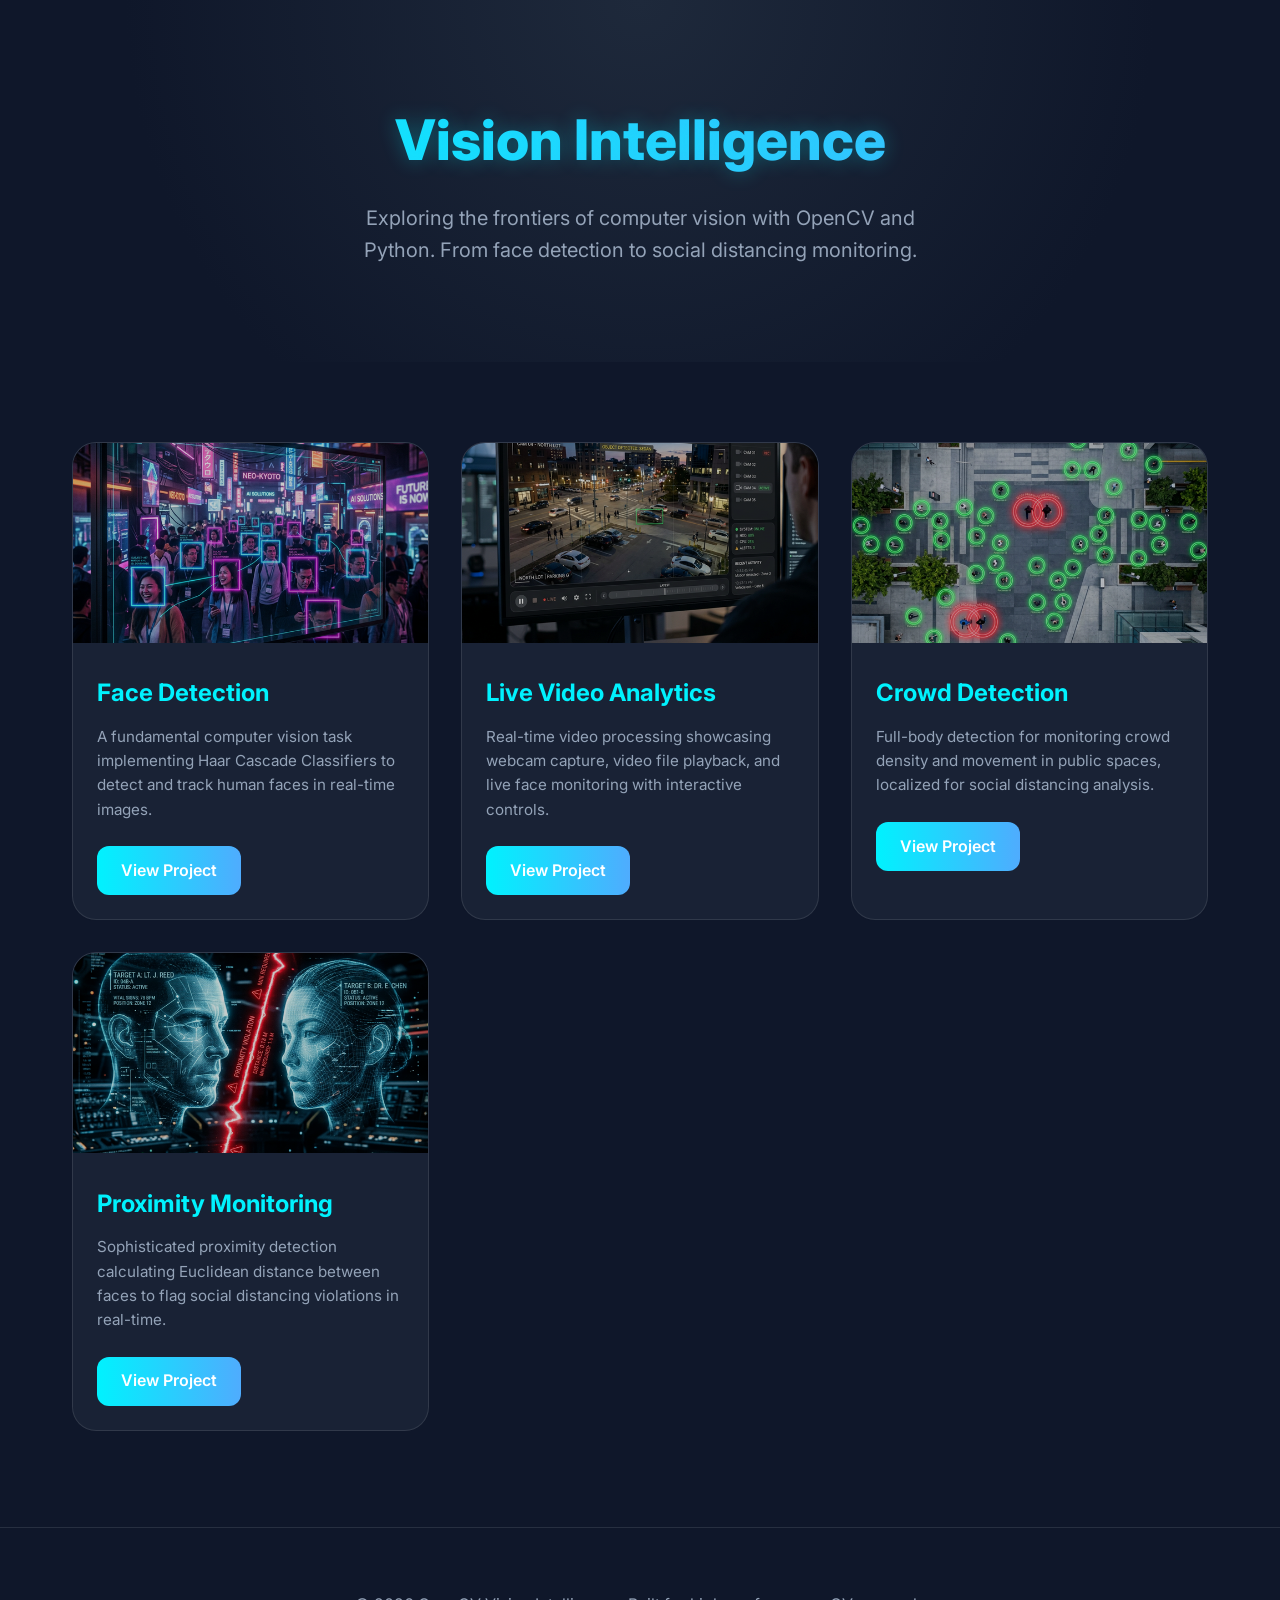
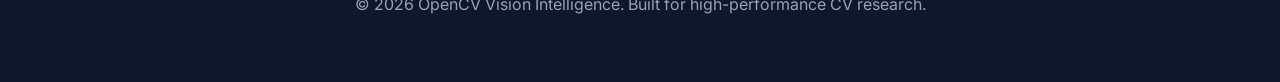
==== docs/index.html @ 98b35cc6 "Add GitHub Pages portfolio site in docs folder" ====
<!DOCTYPE html>
<html lang="en">
<head>
    <meta charset="UTF-8">
    <meta name="viewport" content="width=device-width, initial-scale=1.0">
    <title>OpenCV Projects Showcase</title>
    <meta name="description" content="A collection of computer vision projects using OpenCV and Python.">
    <link rel="stylesheet" href="style.css">
    <link rel="preconnect" href="https://fonts.googleapis.com">
    <link rel="preconnect" href="https://fonts.gstatic.com" crossorigin>
    <link href="https://fonts.googleapis.com/css2?family=Inter:wght@400;600;700;800&display=swap" rel="stylesheet">
</head>
<body>
    <header>
        <div class="container" id="header-container">
            <h1 class="title-glow">Vision Intelligence</h1>
            <p class="subtitle">Exploring the frontiers of computer vision with OpenCV and Python. From face detection to social distancing monitoring.</p>
        </div>
    </header>

    <main class="container">
        <div class="project-grid" id="project-list">
            <!-- Project 1 -->
            <article class="project-card">
                <img src="assets/face_detection.png" alt="Face Detection" class="card-image">
                <div class="card-content">
                    <h2 class="card-title">Face Detection</h2>
                    <p class="card-description">A fundamental computer vision task implementing Haar Cascade Classifiers to detect and track human faces in real-time images.</p>
                    <a href="face detection.html" class="card-link">View Project</a>
                </div>
            </article>

            <!-- Project 2 -->
            <article class="project-card">
                <img src="assets/video_playback.png" alt="Video Playback" class="card-image">
                <div class="card-content">
                    <h2 class="card-title">Live Video Analytics</h2>
                    <p class="card-description">Real-time video processing showcasing webcam capture, video file playback, and live face monitoring with interactive controls.</p>
                    <a href="playing video.html" class="card-link">View Project</a>
                </div>
            </article>

            <!-- Project 3 -->
            <article class="project-card">
                <img src="assets/social_distancing_body.png" alt="Social Distancing Body" class="card-image">
                <div class="card-content">
                    <h2 class="card-title">Crowd Detection</h2>
                    <p class="card-description">Full-body detection for monitoring crowd density and movement in public spaces, localized for social distancing analysis.</p>
                    <a href="social distancing body.html" class="card-link">View Project</a>
                </div>
            </article>

            <!-- Project 4 -->
            <article class="project-card">
                <img src="assets/social_distancing_faces.png" alt="Social Distancing Faces" class="card-image">
                <div class="card-content">
                    <h2 class="card-title">Proximity Monitoring</h2>
                    <p class="card-description">Sophisticated proximity detection calculating Euclidean distance between faces to flag social distancing violations in real-time.</p>
                    <a href="social distancing faces.html" class="card-link">View Project</a>
                </div>
            </article>
        </div>
    </main>

    <footer>
        <p>&copy; 2026 OpenCV Vision Intelligence. Built for high-performance CV research.</p>
    </footer>
</body>
</html>
---- docs/style.css ----
:root {
    --primary-color: #00f2fe;
    --secondary-color: #4facfe;
    --bg-dark: #0f172a;
    --card-bg: rgba(30, 41, 59, 0.7);
    --text-main: #f8fafc;
    --text-muted: #94a3b8;
    --accent-glow: rgba(0, 242, 254, 0.3);
}

* {
    margin: 0;
    padding: 0;
    box-sizing: border-box;
}

body {
    font-family: 'Inter', -apple-system, BlinkMacSystemFont, 'Segoe UI', Roboto, sans-serif;
    background-color: var(--bg-dark);
    color: var(--text-main);
    line-height: 1.6;
    overflow-x: hidden;
}

.container {
    max-width: 1200px;
    margin: 0 auto;
    padding: 2rem;
}

header {
    text-align: center;
    padding: 4rem 0;
    background: radial-gradient(circle at top, #1e293b 0%, var(--bg-dark) 70%);
}

.title-glow {
    font-size: 3.5rem;
    font-weight: 800;
    background: linear-gradient(to right, var(--primary-color), var(--secondary-color));
    -webkit-background-clip: text;
    -webkit-text-fill-color: transparent;
    margin-bottom: 1rem;
    text-shadow: 0 0 20px var(--accent-glow);
}

.subtitle {
    font-size: 1.25rem;
    color: var(--text-muted);
    max-width: 600px;
    margin: 0 auto;
}

.project-grid {
    display: grid;
    grid-template-columns: repeat(auto-fit, minmax(300px, 1fr));
    gap: 2rem;
    margin-top: 3rem;
}

.project-card {
    background: var(--card-bg);
    border-radius: 1.5rem;
    overflow: hidden;
    backdrop-filter: blur(10px);
    border: 1px solid rgba(255, 255, 255, 0.1);
    transition: all 0.4s cubic-bezier(0.175, 0.885, 0.32, 1.275);
    position: relative;
}

.project-card:hover {
    transform: translateY(-10px);
    border-color: var(--primary-color);
    box-shadow: 0 10px 30px -10px var(--accent-glow);
}

.card-image {
    width: 100%;
    height: 200px;
    object-fit: cover;
    filter: brightness(0.8);
    transition: filter 0.3s ease;
}

.project-card:hover .card-image {
    filter: brightness(1);
}

.card-content {
    padding: 1.5rem;
}

.card-title {
    font-size: 1.5rem;
    font-weight: 700;
    margin-bottom: 0.75rem;
    color: var(--primary-color);
}

.card-description {
    color: var(--text-muted);
    font-size: 0.95rem;
    margin-bottom: 1.5rem;
}

.card-link {
    display: inline-block;
    padding: 0.75rem 1.5rem;
    background: linear-gradient(to right, var(--primary-color), var(--secondary-color));
    color: #fff;
    text-decoration: none;
    border-radius: 0.75rem;
    font-weight: 600;
    transition: opacity 0.3s ease;
}

.card-link:hover {
    opacity: 0.9;
}

footer {
    text-align: center;
    padding: 4rem 0;
    color: var(--text-muted);
    border-top: 1px solid rgba(255, 255, 255, 0.1);
    margin-top: 4rem;
}

@media (max-width: 768px) {
    .title-glow {
        font-size: 2.5rem;
    }
}
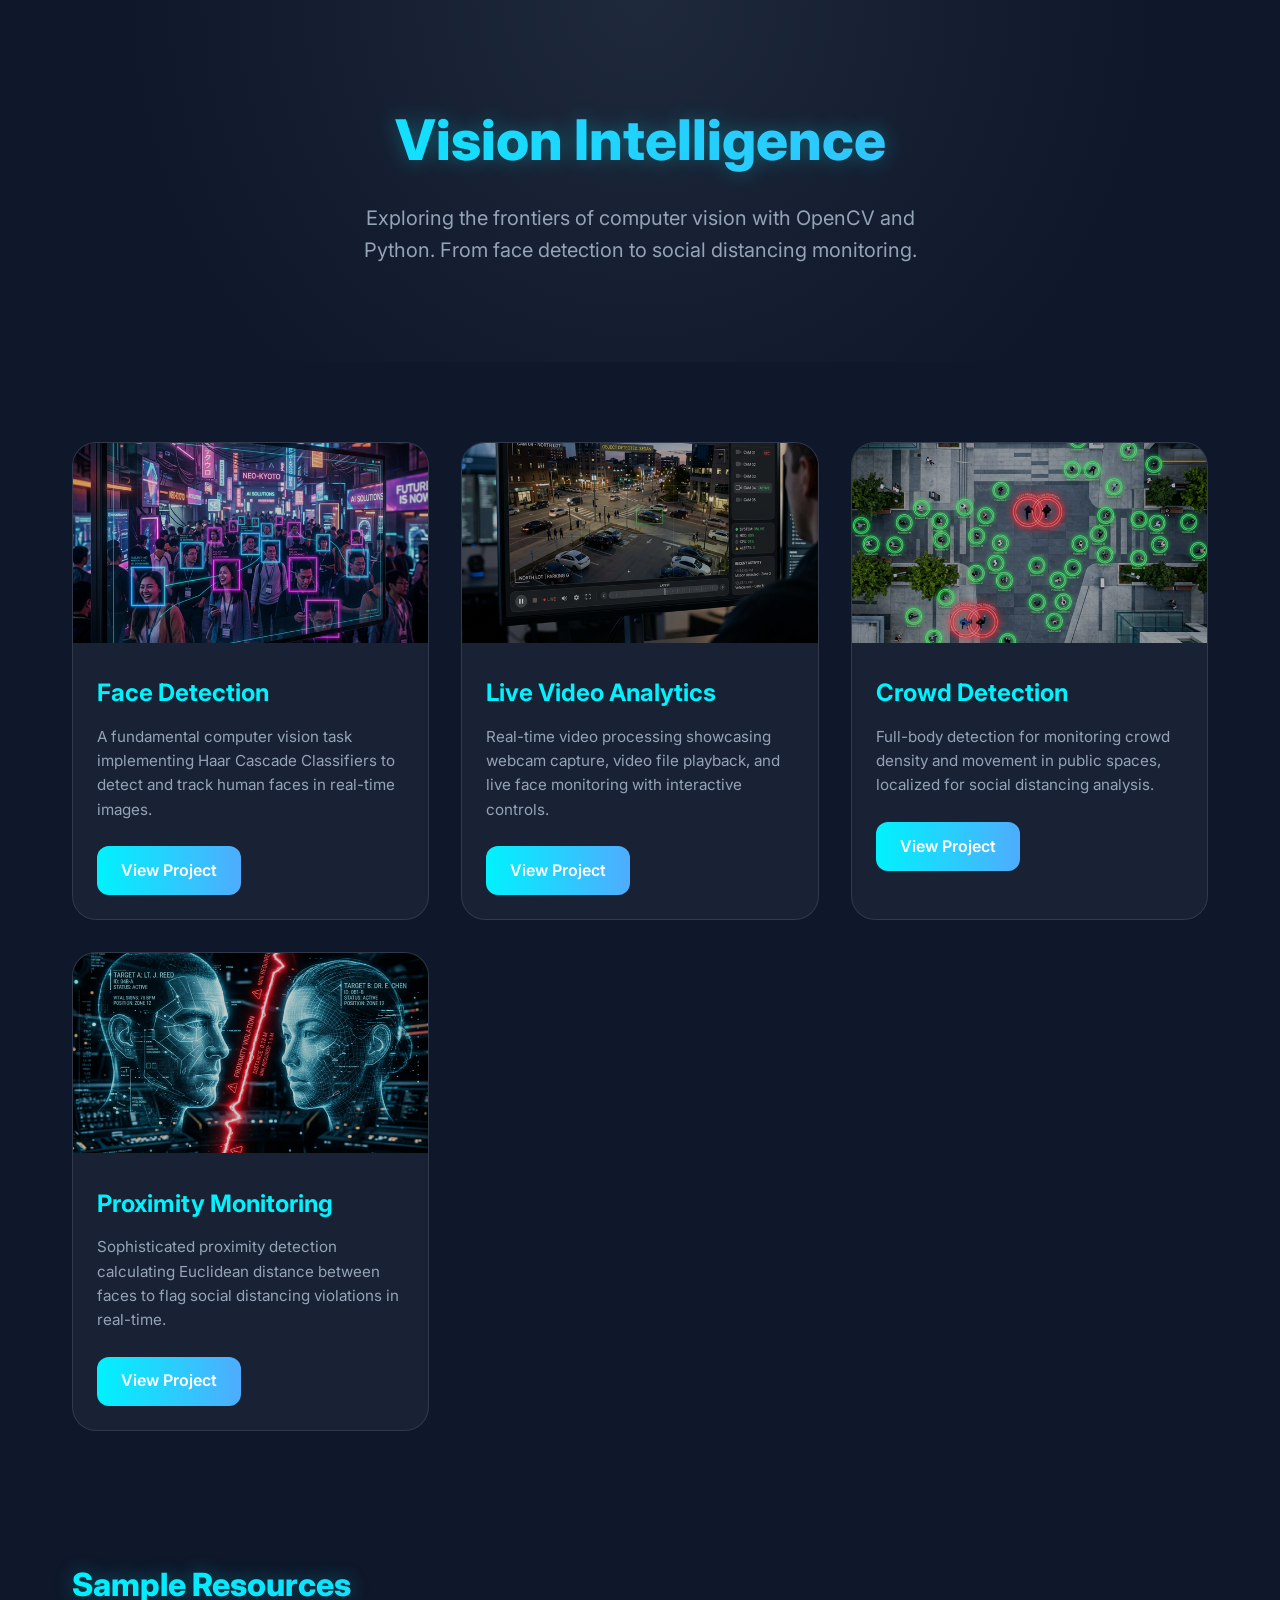
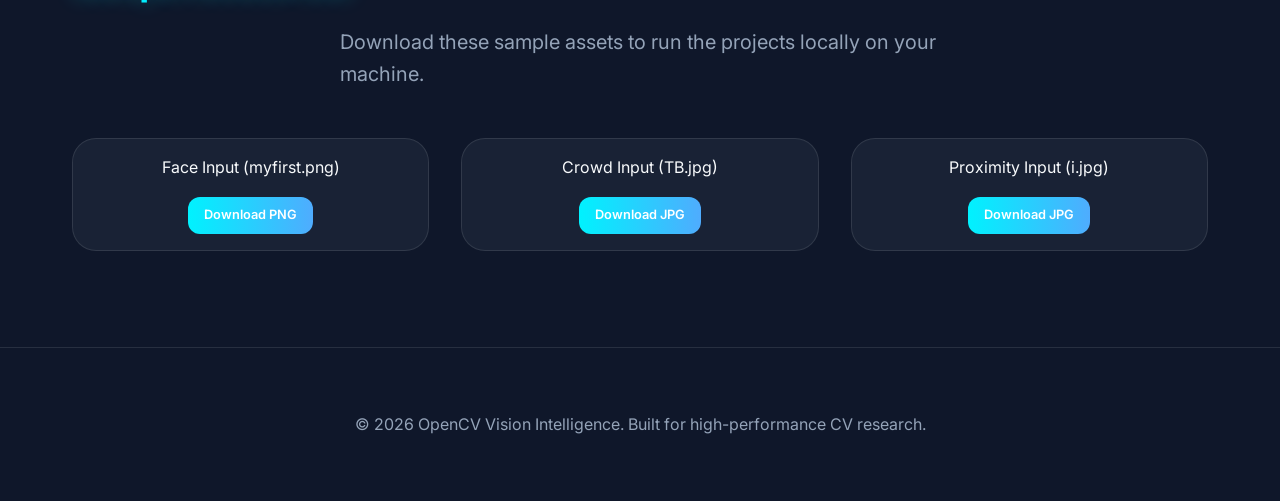
==== commit cd17ac9c: "Add Sample Resources section to landing page" ====
--- a/docs/index.html
+++ b/docs/index.html
@@ -1,5 +1,6 @@
 <!DOCTYPE html>
 <html lang="en">
+
 <head>
     <meta charset="UTF-8">
     <meta name="viewport" content="width=device-width, initial-scale=1.0">
@@ -10,11 +11,13 @@
     <link rel="preconnect" href="https://fonts.gstatic.com" crossorigin>
     <link href="https://fonts.googleapis.com/css2?family=Inter:wght@400;600;700;800&display=swap" rel="stylesheet">
 </head>
+
 <body>
     <header>
         <div class="container" id="header-container">
             <h1 class="title-glow">Vision Intelligence</h1>
-            <p class="subtitle">Exploring the frontiers of computer vision with OpenCV and Python. From face detection to social distancing monitoring.</p>
+            <p class="subtitle">Exploring the frontiers of computer vision with OpenCV and Python. From face detection
+                to social distancing monitoring.</p>
         </div>
     </header>
 
@@ -25,8 +28,9 @@
                 <img src="assets/face_detection.png" alt="Face Detection" class="card-image">
                 <div class="card-content">
                     <h2 class="card-title">Face Detection</h2>
-                    <p class="card-description">A fundamental computer vision task implementing Haar Cascade Classifiers to detect and track human faces in real-time images.</p>
-                    <a href="face detection.html" class="card-link">View Project</a>
+                    <p class="card-description">A fundamental computer vision task implementing Haar Cascade Classifiers
+                        to detect and track human faces in real-time images.</p>
+                    <a href="face-detection.html" class="card-link">View Project</a>
                 </div>
             </article>
 
@@ -35,8 +39,9 @@
                 <img src="assets/video_playback.png" alt="Video Playback" class="card-image">
                 <div class="card-content">
                     <h2 class="card-title">Live Video Analytics</h2>
-                    <p class="card-description">Real-time video processing showcasing webcam capture, video file playback, and live face monitoring with interactive controls.</p>
-                    <a href="playing video.html" class="card-link">View Project</a>
+                    <p class="card-description">Real-time video processing showcasing webcam capture, video file
+                        playback, and live face monitoring with interactive controls.</p>
+                    <a href="video-analytics.html" class="card-link">View Project</a>
                 </div>
             </article>
 
@@ -45,8 +50,9 @@
                 <img src="assets/social_distancing_body.png" alt="Social Distancing Body" class="card-image">
                 <div class="card-content">
                     <h2 class="card-title">Crowd Detection</h2>
-                    <p class="card-description">Full-body detection for monitoring crowd density and movement in public spaces, localized for social distancing analysis.</p>
-                    <a href="social distancing body.html" class="card-link">View Project</a>
+                    <p class="card-description">Full-body detection for monitoring crowd density and movement in public
+                        spaces, localized for social distancing analysis.</p>
+                    <a href="social-distancing-body.html" class="card-link">View Project</a>
                 </div>
             </article>
 
@@ -55,15 +61,40 @@
                 <img src="assets/social_distancing_faces.png" alt="Social Distancing Faces" class="card-image">
                 <div class="card-content">
                     <h2 class="card-title">Proximity Monitoring</h2>
-                    <p class="card-description">Sophisticated proximity detection calculating Euclidean distance between faces to flag social distancing violations in real-time.</p>
-                    <a href="social distancing faces.html" class="card-link">View Project</a>
+                    <p class="card-description">Sophisticated proximity detection calculating Euclidean distance between
+                        faces to flag social distancing violations in real-time.</p>
+                    <a href="social-distancing-faces.html" class="card-link">View Project</a>
                 </div>
             </article>
         </div>
     </main>
 
+    <section class="container" id="resources">
+        <h2 class="title-glow" style="font-size: 2rem; margin-top: 4rem;">Sample Resources</h2>
+        <p class="subtitle" style="margin-bottom: 2rem;">Download these sample assets to run the projects locally on
+            your machine.</p>
+        <div class="project-grid" style="grid-template-columns: repeat(auto-fit, minmax(200px, 1fr));">
+            <div class="project-card" style="padding: 1rem; text-align: center;">
+                <p>Face Input (myfirst.png)</p>
+                <a href="assets/myfirst.png" download class="card-link"
+                    style="margin-top: 1rem; padding: 0.5rem 1rem; font-size: 0.8rem;">Download PNG</a>
+            </div>
+            <div class="project-card" style="padding: 1rem; text-align: center;">
+                <p>Crowd Input (TB.jpg)</p>
+                <a href="assets/TB.jpg" download class="card-link"
+                    style="margin-top: 1rem; padding: 0.5rem 1rem; font-size: 0.8rem;">Download JPG</a>
+            </div>
+            <div class="project-card" style="padding: 1rem; text-align: center;">
+                <p>Proximity Input (i.jpg)</p>
+                <a href="assets/i.jpg" download class="card-link"
+                    style="margin-top: 1rem; padding: 0.5rem 1rem; font-size: 0.8rem;">Download JPG</a>
+            </div>
+        </div>
+    </section>
+
     <footer>
         <p>&copy; 2026 OpenCV Vision Intelligence. Built for high-performance CV research.</p>
     </footer>
 </body>
-</html>
+
+</html>
--- a/docs/style.css
+++ b/docs/style.css
@@ -39,6 +39,7 @@
     font-weight: 800;
     background: linear-gradient(to right, var(--primary-color), var(--secondary-color));
     -webkit-background-clip: text;
+    background-clip: text;
     -webkit-text-fill-color: transparent;
     margin-bottom: 1rem;
     text-shadow: 0 0 20px var(--accent-glow);
@@ -130,4 +131,4 @@
     .title-glow {
         font-size: 2.5rem;
     }
-}
+}
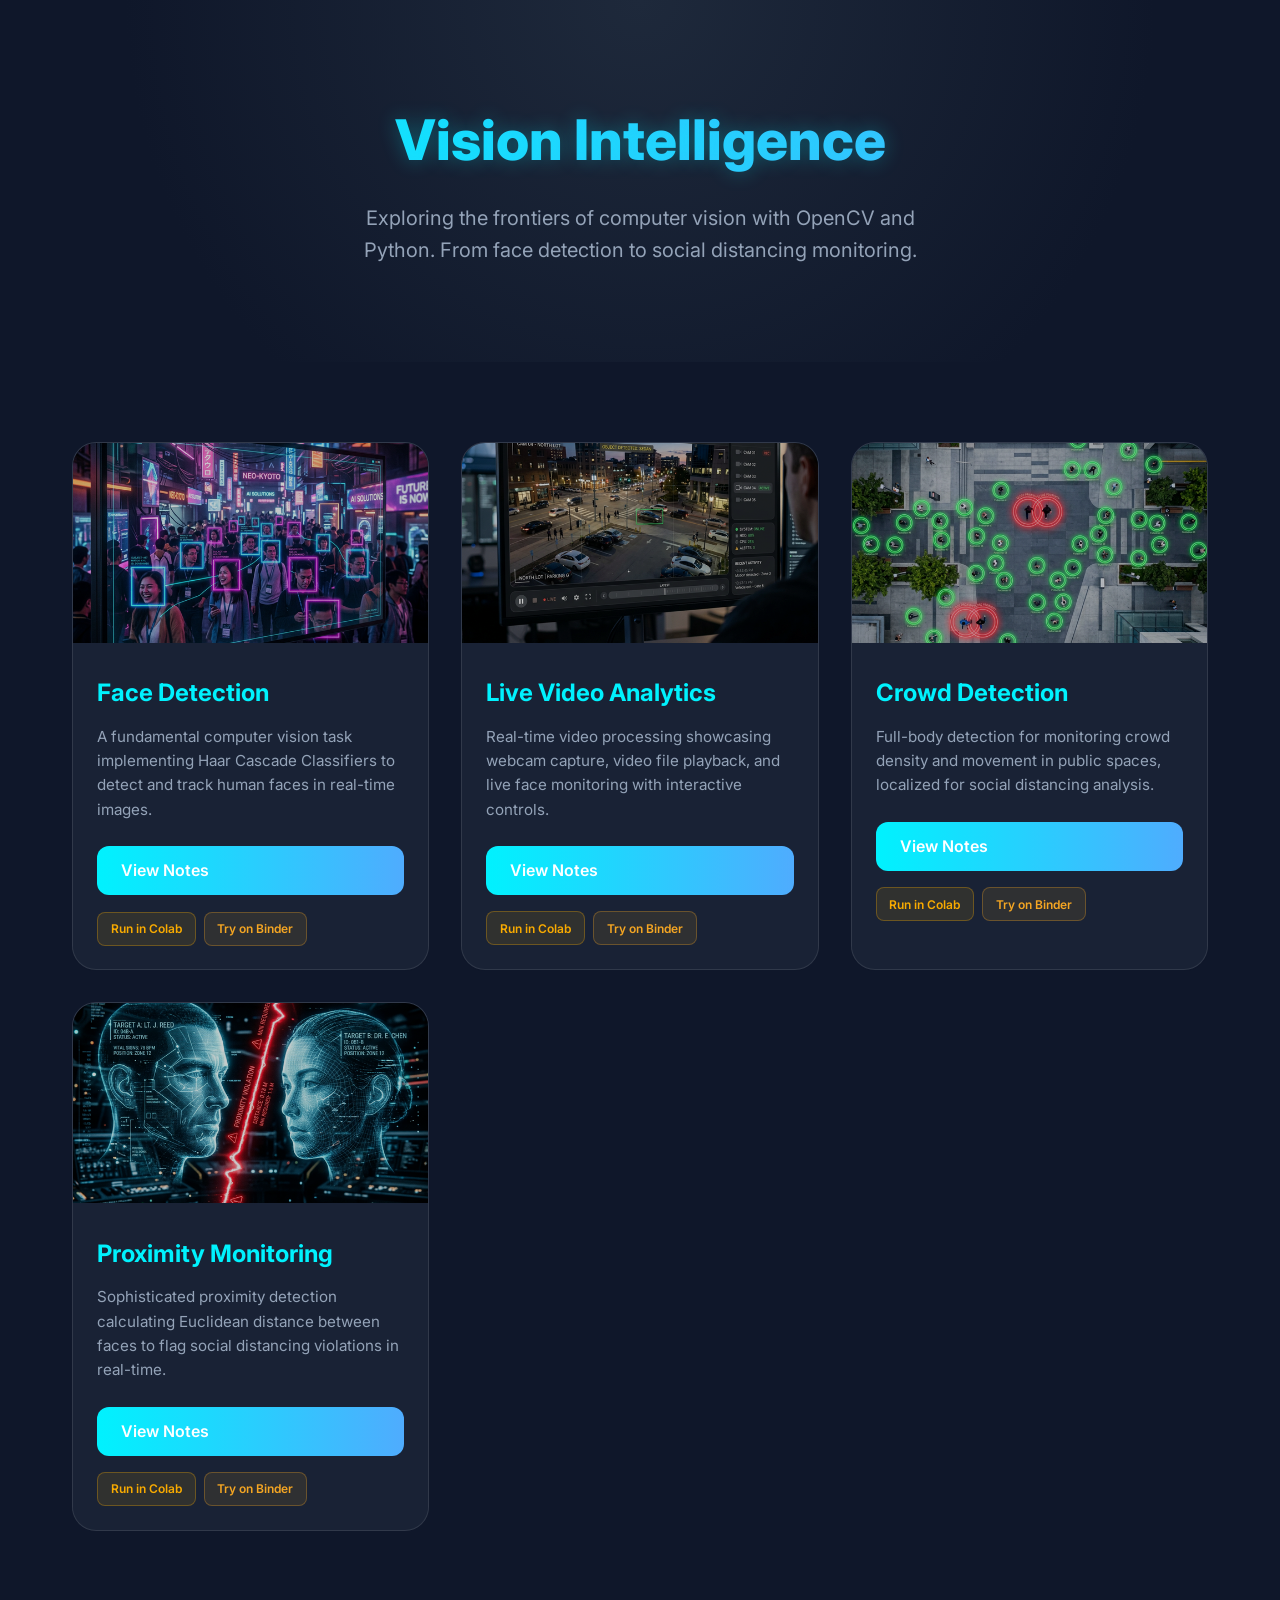
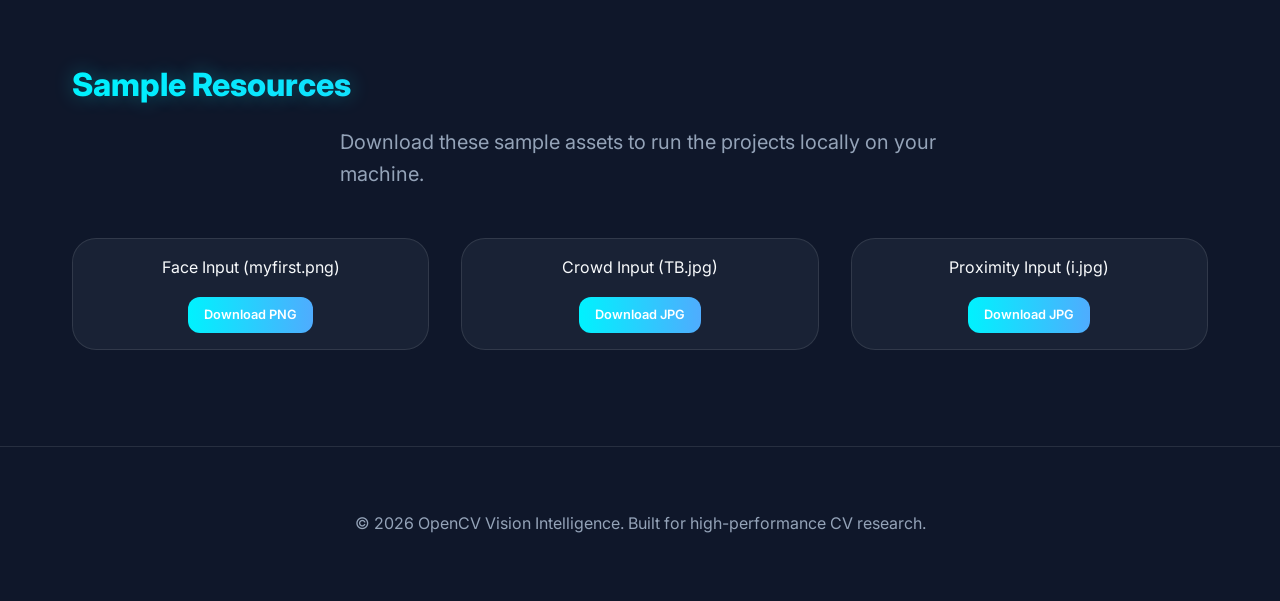
==== commit cf823560: "Add Google Colab and Binder interactive buttons to portfolio" ====
--- a/docs/index.html
+++ b/docs/index.html
@@ -30,7 +30,15 @@
                     <h2 class="card-title">Face Detection</h2>
                     <p class="card-description">A fundamental computer vision task implementing Haar Cascade Classifiers
                         to detect and track human faces in real-time images.</p>
-                    <a href="face-detection.html" class="card-link">View Project</a>
+                    <div class="card-actions">
+                        <a href="face-detection.html" class="card-link">View Notes</a>
+                        <div class="interactive-buttons">
+                            <a href="https://colab.research.google.com/github/ToshiJain15/opencv/blob/master/face%20detection.ipynb"
+                                target="_blank" class="btn-sm colab-btn">Run in Colab</a>
+                            <a href="https://mybinder.org/v2/gh/ToshiJain15/opencv/master?filepath=face%20detection.ipynb"
+                                target="_blank" class="btn-sm binder-btn">Try on Binder</a>
+                        </div>
+                    </div>
                 </div>
             </article>
 
@@ -41,7 +49,15 @@
                     <h2 class="card-title">Live Video Analytics</h2>
                     <p class="card-description">Real-time video processing showcasing webcam capture, video file
                         playback, and live face monitoring with interactive controls.</p>
-                    <a href="video-analytics.html" class="card-link">View Project</a>
+                    <div class="card-actions">
+                        <a href="video-analytics.html" class="card-link">View Notes</a>
+                        <div class="interactive-buttons">
+                            <a href="https://colab.research.google.com/github/ToshiJain15/opencv/blob/master/playing%20video.ipynb"
+                                target="_blank" class="btn-sm colab-btn">Run in Colab</a>
+                            <a href="https://mybinder.org/v2/gh/ToshiJain15/opencv/master?filepath=playing%20video.ipynb"
+                                target="_blank" class="btn-sm binder-btn">Try on Binder</a>
+                        </div>
+                    </div>
                 </div>
             </article>
 
@@ -52,7 +68,15 @@
                     <h2 class="card-title">Crowd Detection</h2>
                     <p class="card-description">Full-body detection for monitoring crowd density and movement in public
                         spaces, localized for social distancing analysis.</p>
-                    <a href="social-distancing-body.html" class="card-link">View Project</a>
+                    <div class="card-actions">
+                        <a href="social-distancing-body.html" class="card-link">View Notes</a>
+                        <div class="interactive-buttons">
+                            <a href="https://colab.research.google.com/github/ToshiJain15/opencv/blob/master/social%20distancing%20body.ipynb"
+                                target="_blank" class="btn-sm colab-btn">Run in Colab</a>
+                            <a href="https://mybinder.org/v2/gh/ToshiJain15/opencv/master?filepath=social%20distancing%20body.ipynb"
+                                target="_blank" class="btn-sm binder-btn">Try on Binder</a>
+                        </div>
+                    </div>
                 </div>
             </article>
 
@@ -63,7 +87,15 @@
                     <h2 class="card-title">Proximity Monitoring</h2>
                     <p class="card-description">Sophisticated proximity detection calculating Euclidean distance between
                         faces to flag social distancing violations in real-time.</p>
-                    <a href="social-distancing-faces.html" class="card-link">View Project</a>
+                    <div class="card-actions">
+                        <a href="social-distancing-faces.html" class="card-link">View Notes</a>
+                        <div class="interactive-buttons">
+                            <a href="https://colab.research.google.com/github/ToshiJain15/opencv/blob/master/social%20distancing%20faces.ipynb"
+                                target="_blank" class="btn-sm colab-btn">Run in Colab</a>
+                            <a href="https://mybinder.org/v2/gh/ToshiJain15/opencv/master?filepath=social%20distancing%20faces.ipynb"
+                                target="_blank" class="btn-sm binder-btn">Try on Binder</a>
+                        </div>
+                    </div>
                 </div>
             </article>
         </div>
--- a/docs/style.css
+++ b/docs/style.css
@@ -119,6 +119,50 @@
     opacity: 0.9;
 }
 
+.card-actions {
+    display: flex;
+    flex-direction: column;
+    gap: 1rem;
+}
+
+.interactive-buttons {
+    display: flex;
+    gap: 0.5rem;
+    flex-wrap: wrap;
+}
+
+.btn-sm {
+    padding: 0.4rem 0.8rem;
+    font-size: 0.75rem;
+    border-radius: 0.5rem;
+    text-decoration: none;
+    font-weight: 600;
+    transition: all 0.3s ease;
+    border: 1px solid rgba(255, 255, 255, 0.1);
+}
+
+.colab-btn {
+    background: rgba(249, 171, 0, 0.1);
+    color: #f9ab00;
+    border-color: rgba(249, 171, 0, 0.3);
+}
+
+.colab-btn:hover {
+    background: #f9ab00;
+    color: #fff;
+}
+
+.binder-btn {
+    background: rgba(245, 166, 35, 0.1);
+    color: #f5a623;
+    border-color: rgba(245, 166, 35, 0.3);
+}
+
+.binder-btn:hover {
+    background: #f5a623;
+    color: #fff;
+}
+
 footer {
     text-align: center;
     padding: 4rem 0;
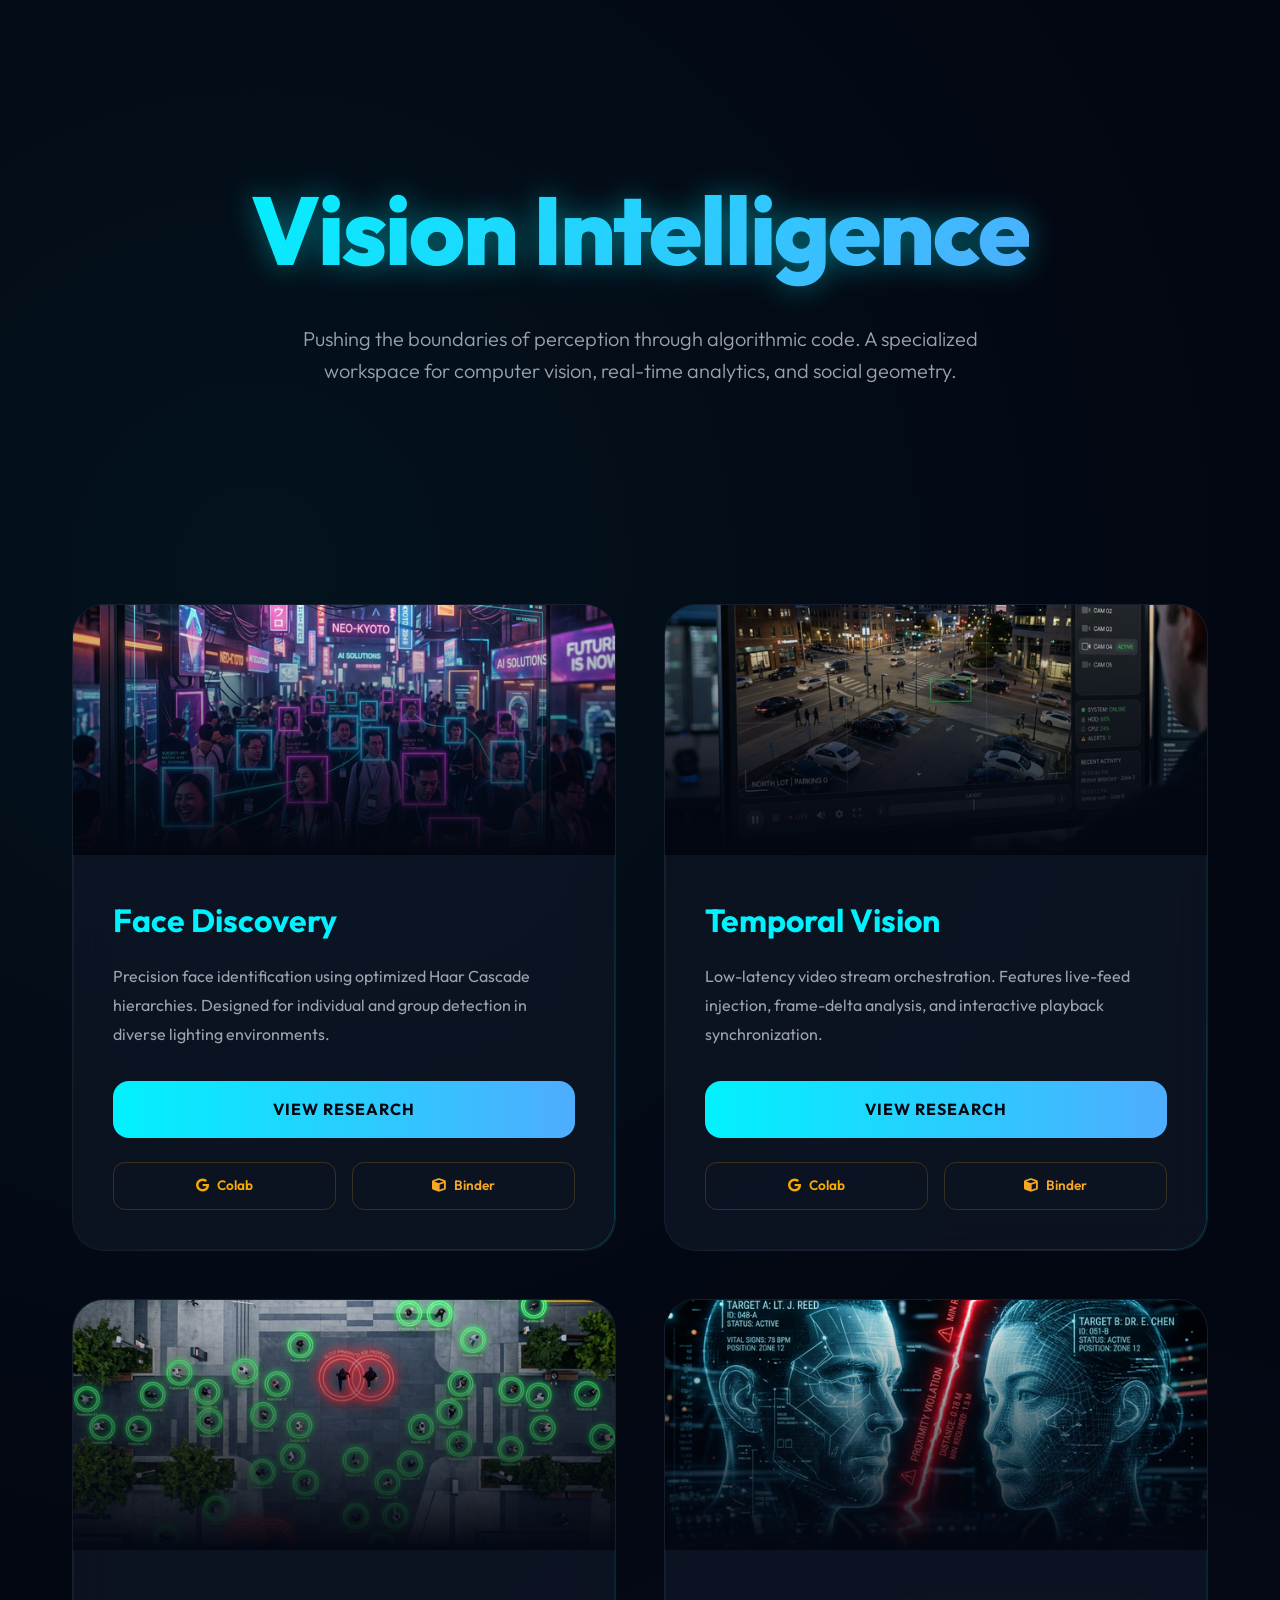
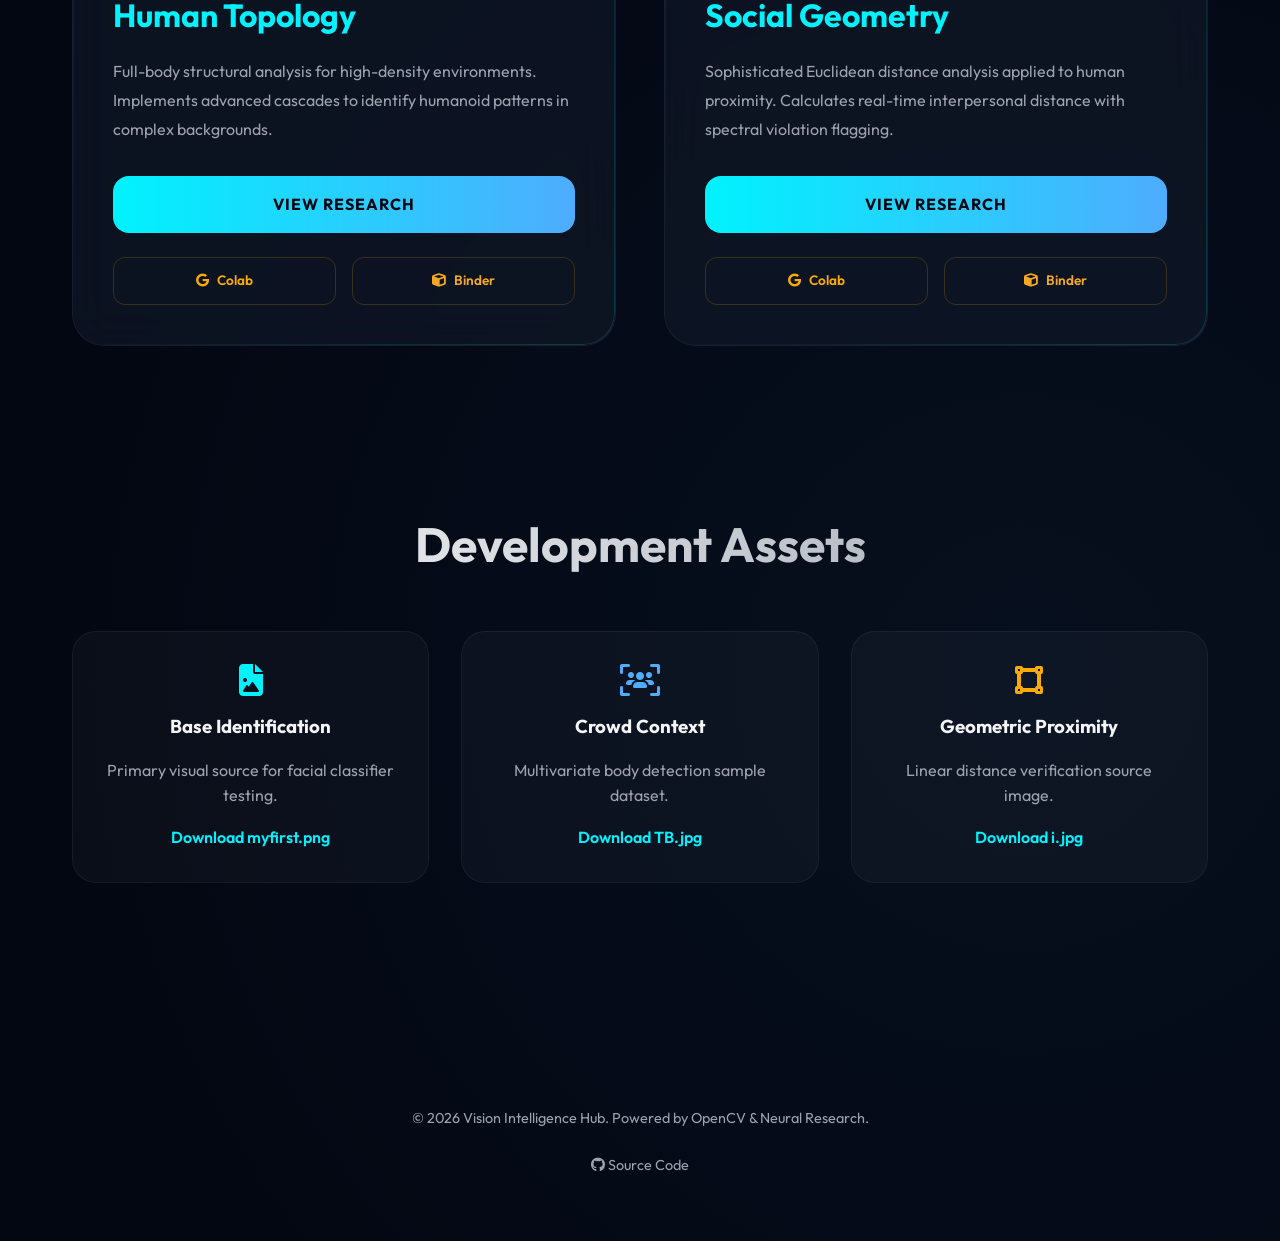
==== commit 8dcd9db5: "Apply Colab compatibility patch and major UI overhaul" ====
--- a/docs/index.html
+++ b/docs/index.html
@@ -4,39 +4,46 @@
 <head>
     <meta charset="UTF-8">
     <meta name="viewport" content="width=device-width, initial-scale=1.0">
-    <title>OpenCV Projects Showcase</title>
-    <meta name="description" content="A collection of computer vision projects using OpenCV and Python.">
+    <title>Vision Intelligence | OpenCV Portfolio</title>
+    <meta name="description"
+        content="A curated collection of experimental computer vision projects using OpenCV and Python.">
+
     <link rel="stylesheet" href="style.css">
-    <link rel="preconnect" href="https://fonts.googleapis.com">
-    <link rel="preconnect" href="https://fonts.gstatic.com" crossorigin>
-    <link href="https://fonts.googleapis.com/css2?family=Inter:wght@400;600;700;800&display=swap" rel="stylesheet">
+    <link rel="stylesheet" href="https://cdnjs.cloudflare.com/ajax/libs/font-awesome/6.4.0/css/all.min.css">
 </head>
 
 <body>
-    <header>
-        <div class="container" id="header-container">
-            <h1 class="title-glow">Vision Intelligence</h1>
-            <p class="subtitle">Exploring the frontiers of computer vision with OpenCV and Python. From face detection
-                to social distancing monitoring.</p>
-        </div>
+
+    <header class="container">
+        <h1 class="hero-title">Vision Intelligence</h1>
+        <p class="hero-subtitle">Pushing the boundaries of perception through algorithmic code. A specialized workspace
+            for computer vision, real-time analytics, and social geometry.</p>
     </header>
 
     <main class="container">
-        <div class="project-grid" id="project-list">
+        <div class="project-grid">
+
             <!-- Project 1 -->
             <article class="project-card">
-                <img src="assets/face_detection.png" alt="Face Detection" class="card-image">
+                <div class="card-img-wrapper">
+                    <img src="assets/face_detection.png" alt="Face Detection" class="card-image">
+                    <div class="card-overlay"></div>
+                </div>
                 <div class="card-content">
-                    <h2 class="card-title">Face Detection</h2>
-                    <p class="card-description">A fundamental computer vision task implementing Haar Cascade Classifiers
-                        to detect and track human faces in real-time images.</p>
+                    <h2 class="card-title">Face Discovery</h2>
+                    <p class="card-description">Precision face identification using optimized Haar Cascade hierarchies.
+                        Designed for individual and group detection in diverse lighting environments.</p>
                     <div class="card-actions">
-                        <a href="face-detection.html" class="card-link">View Notes</a>
-                        <div class="interactive-buttons">
+                        <a href="face-detection.html" class="view-btn">View Research</a>
+                        <div class="interactive-group">
                             <a href="https://colab.research.google.com/github/ToshiJain15/opencv/blob/master/face%20detection.ipynb"
-                                target="_blank" class="btn-sm colab-btn">Run in Colab</a>
+                                target="_blank" class="action-btn colab">
+                                <i class="fab fa-google"></i> Colab
+                            </a>
                             <a href="https://mybinder.org/v2/gh/ToshiJain15/opencv/master?filepath=face%20detection.ipynb"
-                                target="_blank" class="btn-sm binder-btn">Try on Binder</a>
+                                target="_blank" class="action-btn binder">
+                                <i class="fas fa-cube"></i> Binder
+                            </a>
                         </div>
                     </div>
                 </div>
@@ -44,18 +51,25 @@
 
             <!-- Project 2 -->
             <article class="project-card">
-                <img src="assets/video_playback.png" alt="Video Playback" class="card-image">
+                <div class="card-img-wrapper">
+                    <img src="assets/video_playback.png" alt="Video Analytics" class="card-image">
+                    <div class="card-overlay"></div>
+                </div>
                 <div class="card-content">
-                    <h2 class="card-title">Live Video Analytics</h2>
-                    <p class="card-description">Real-time video processing showcasing webcam capture, video file
-                        playback, and live face monitoring with interactive controls.</p>
+                    <h2 class="card-title">Temporal Vision</h2>
+                    <p class="card-description">Low-latency video stream orchestration. Features live-feed injection,
+                        frame-delta analysis, and interactive playback synchronization.</p>
                     <div class="card-actions">
-                        <a href="video-analytics.html" class="card-link">View Notes</a>
-                        <div class="interactive-buttons">
+                        <a href="video-analytics.html" class="view-btn">View Research</a>
+                        <div class="interactive-group">
                             <a href="https://colab.research.google.com/github/ToshiJain15/opencv/blob/master/playing%20video.ipynb"
-                                target="_blank" class="btn-sm colab-btn">Run in Colab</a>
+                                target="_blank" class="action-btn colab">
+                                <i class="fab fa-google"></i> Colab
+                            </a>
                             <a href="https://mybinder.org/v2/gh/ToshiJain15/opencv/master?filepath=playing%20video.ipynb"
-                                target="_blank" class="btn-sm binder-btn">Try on Binder</a>
+                                target="_blank" class="action-btn binder">
+                                <i class="fas fa-cube"></i> Binder
+                            </a>
                         </div>
                     </div>
                 </div>
@@ -63,18 +77,25 @@
 
             <!-- Project 3 -->
             <article class="project-card">
-                <img src="assets/social_distancing_body.png" alt="Social Distancing Body" class="card-image">
+                <div class="card-img-wrapper">
+                    <img src="assets/social_distancing_body.png" alt="Crowd Analytics" class="card-image">
+                    <div class="card-overlay"></div>
+                </div>
                 <div class="card-content">
-                    <h2 class="card-title">Crowd Detection</h2>
-                    <p class="card-description">Full-body detection for monitoring crowd density and movement in public
-                        spaces, localized for social distancing analysis.</p>
+                    <h2 class="card-title">Human Topology</h2>
+                    <p class="card-description">Full-body structural analysis for high-density environments. Implements
+                        advanced cascades to identify humanoid patterns in complex backgrounds.</p>
                     <div class="card-actions">
-                        <a href="social-distancing-body.html" class="card-link">View Notes</a>
-                        <div class="interactive-buttons">
+                        <a href="social-distancing-body.html" class="view-btn">View Research</a>
+                        <div class="interactive-group">
                             <a href="https://colab.research.google.com/github/ToshiJain15/opencv/blob/master/social%20distancing%20body.ipynb"
-                                target="_blank" class="btn-sm colab-btn">Run in Colab</a>
+                                target="_blank" class="action-btn colab">
+                                <i class="fab fa-google"></i> Colab
+                            </a>
                             <a href="https://mybinder.org/v2/gh/ToshiJain15/opencv/master?filepath=social%20distancing%20body.ipynb"
-                                target="_blank" class="btn-sm binder-btn">Try on Binder</a>
+                                target="_blank" class="action-btn binder">
+                                <i class="fas fa-cube"></i> Binder
+                            </a>
                         </div>
                     </div>
                 </div>
@@ -82,51 +103,72 @@
 
             <!-- Project 4 -->
             <article class="project-card">
-                <img src="assets/social_distancing_faces.png" alt="Social Distancing Faces" class="card-image">
+                <div class="card-img-wrapper">
+                    <img src="assets/social_distancing_faces.png" alt="Proximity Detection" class="card-image">
+                    <div class="card-overlay"></div>
+                </div>
                 <div class="card-content">
-                    <h2 class="card-title">Proximity Monitoring</h2>
-                    <p class="card-description">Sophisticated proximity detection calculating Euclidean distance between
-                        faces to flag social distancing violations in real-time.</p>
+                    <h2 class="card-title">Social Geometry</h2>
+                    <p class="card-description">Sophisticated Euclidean distance analysis applied to human proximity.
+                        Calculates real-time interpersonal distance with spectral violation flagging.</p>
                     <div class="card-actions">
-                        <a href="social-distancing-faces.html" class="card-link">View Notes</a>
-                        <div class="interactive-buttons">
+                        <a href="social-distancing-faces.html" class="view-btn">View Research</a>
+                        <div class="interactive-group">
                             <a href="https://colab.research.google.com/github/ToshiJain15/opencv/blob/master/social%20distancing%20faces.ipynb"
-                                target="_blank" class="btn-sm colab-btn">Run in Colab</a>
+                                target="_blank" class="action-btn colab">
+                                <i class="fab fa-google"></i> Colab
+                            </a>
                             <a href="https://mybinder.org/v2/gh/ToshiJain15/opencv/master?filepath=social%20distancing%20faces.ipynb"
-                                target="_blank" class="btn-sm binder-btn">Try on Binder</a>
+                                target="_blank" class="action-btn binder">
+                                <i class="fas fa-cube"></i> Binder
+                            </a>
                         </div>
                     </div>
                 </div>
             </article>
+
         </div>
     </main>
 
-    <section class="container" id="resources">
-        <h2 class="title-glow" style="font-size: 2rem; margin-top: 4rem;">Sample Resources</h2>
-        <p class="subtitle" style="margin-bottom: 2rem;">Download these sample assets to run the projects locally on
-            your machine.</p>
-        <div class="project-grid" style="grid-template-columns: repeat(auto-fit, minmax(200px, 1fr));">
-            <div class="project-card" style="padding: 1rem; text-align: center;">
-                <p>Face Input (myfirst.png)</p>
-                <a href="assets/myfirst.png" download class="card-link"
-                    style="margin-top: 1rem; padding: 0.5rem 1rem; font-size: 0.8rem;">Download PNG</a>
-            </div>
-            <div class="project-card" style="padding: 1rem; text-align: center;">
-                <p>Crowd Input (TB.jpg)</p>
-                <a href="assets/TB.jpg" download class="card-link"
-                    style="margin-top: 1rem; padding: 0.5rem 1rem; font-size: 0.8rem;">Download JPG</a>
-            </div>
-            <div class="project-card" style="padding: 1rem; text-align: center;">
-                <p>Proximity Input (i.jpg)</p>
-                <a href="assets/i.jpg" download class="card-link"
-                    style="margin-top: 1rem; padding: 0.5rem 1rem; font-size: 0.8rem;">Download JPG</a>
+    <section class="resources-section">
+        <div class="container">
+            <h2 class="section-title">Development Assets</h2>
+            <div class="resource-grid">
+                <div class="resource-card">
+                    <i class="fas fa-file-image fa-2x" style="color: var(--primary); margin-bottom: 1rem;"></i>
+                    <h3>Base Identification</h3>
+                    <p style="color: var(--text-dim); margin-top: 1rem;">Primary visual source for facial classifier
+                        testing.</p>
+                    <a href="assets/myfirst.png" download class="dl-link">Download myfirst.png</a>
+                </div>
+                <div class="resource-card">
+                    <i class="fas fa-users-viewfinder fa-2x" style="color: var(--secondary); margin-bottom: 1rem;"></i>
+                    <h3>Crowd Context</h3>
+                    <p style="color: var(--text-dim); margin-top: 1rem;">Multivariate body detection sample dataset.</p>
+                    <a href="assets/TB.jpg" download class="dl-link">Download TB.jpg</a>
+                </div>
+                <div class="resource-card">
+                    <i class="fas fa-vector-square fa-2x" style="color: var(--accent); margin-bottom: 1rem;"></i>
+                    <h3>Geometric Proximity</h3>
+                    <p style="color: var(--text-dim); margin-top: 1rem;">Linear distance verification source image.</p>
+                    <a href="assets/i.jpg" download class="dl-link">Download i.jpg</a>
+                </div>
             </div>
         </div>
     </section>
 
     <footer>
-        <p>&copy; 2026 OpenCV Vision Intelligence. Built for high-performance CV research.</p>
+        <div class="container">
+            <p>&copy; 2026 Vision Intelligence Hub. Powered by OpenCV & Neural Research.</p>
+            <div style="margin-top: 1.5rem; display: flex; justify-content: center; gap: 2rem;">
+                <a href="https://github.com/ToshiJain15/opencv" target="_blank"
+                    style="color: var(--text-dim); text-decoration: none;">
+                    <i class="fab fa-github"></i> Source Code
+                </a>
+            </div>
+        </div>
     </footer>
+
 </body>
 
 </html>
--- a/docs/style.css
+++ b/docs/style.css
@@ -1,11 +1,14 @@
+@import url('https://fonts.googleapis.com/css2?family=Outfit:wght@300;400;600;800&family=JetBrains+Mono:wght@400;700&display=swap');
+
 :root {
-    --primary-color: #00f2fe;
-    --secondary-color: #4facfe;
-    --bg-dark: #0f172a;
-    --card-bg: rgba(30, 41, 59, 0.7);
-    --text-main: #f8fafc;
-    --text-muted: #94a3b8;
-    --accent-glow: rgba(0, 242, 254, 0.3);
+    --primary: #00f2fe;
+    --secondary: #4facfe;
+    --accent: #f9ab00;
+    --bg: #030712;
+    --card-bg: rgba(17, 24, 39, 0.7);
+    --text: #f3f4f6;
+    --text-dim: #9ca3af;
+    --glow: rgba(0, 242, 254, 0.4);
 }
 
 * {
@@ -15,164 +18,265 @@
 }
 
 body {
-    font-family: 'Inter', -apple-system, BlinkMacSystemFont, 'Segoe UI', Roboto, sans-serif;
-    background-color: var(--bg-dark);
-    color: var(--text-main);
+    font-family: 'Outfit', sans-serif;
+    background-color: var(--bg);
+    color: var(--text);
     line-height: 1.6;
     overflow-x: hidden;
+    background-image:
+        radial-gradient(circle at 20% 20%, rgba(0, 242, 254, 0.05) 0%, transparent 40%),
+        radial-gradient(circle at 80% 80%, rgba(79, 172, 254, 0.05) 0%, transparent 40%);
 }
 
 .container {
     max-width: 1200px;
     margin: 0 auto;
-    padding: 2rem;
-}
-
+    padding: 0 2rem;
+}
+
+/* Header & Hero */
 header {
-    text-align: center;
+    min-height: 60vh;
+    display: flex;
+    flex-direction: column;
+    justify-content: center;
+    align-items: center;
+    text-align: center;
+    position: relative;
     padding: 4rem 0;
-    background: radial-gradient(circle at top, #1e293b 0%, var(--bg-dark) 70%);
-}
-
-.title-glow {
-    font-size: 3.5rem;
+}
+
+.hero-title {
+    font-size: clamp(3rem, 8vw, 6rem);
     font-weight: 800;
-    background: linear-gradient(to right, var(--primary-color), var(--secondary-color));
+    letter-spacing: -2px;
+    margin-bottom: 1rem;
+    background: linear-gradient(135deg, var(--primary), var(--secondary));
     -webkit-background-clip: text;
     background-clip: text;
     -webkit-text-fill-color: transparent;
-    margin-bottom: 1rem;
-    text-shadow: 0 0 20px var(--accent-glow);
-}
-
-.subtitle {
+    filter: drop-shadow(0 0 15px var(--glow));
+    animation: titlePulse 4s infinite alternate;
+}
+
+@keyframes titlePulse {
+    from {
+        opacity: 0.8;
+        filter: drop-shadow(0 0 10px var(--glow));
+    }
+
+    to {
+        opacity: 1;
+        filter: drop-shadow(0 0 25px var(--glow));
+    }
+}
+
+.hero-subtitle {
     font-size: 1.25rem;
-    color: var(--text-muted);
-    max-width: 600px;
-    margin: 0 auto;
-}
-
+    color: var(--text-dim);
+    max-width: 700px;
+    font-weight: 300;
+}
+
+/* Grid Layout */
 .project-grid {
     display: grid;
-    grid-template-columns: repeat(auto-fit, minmax(300px, 1fr));
-    gap: 2rem;
-    margin-top: 3rem;
-}
-
+    grid-template-columns: repeat(auto-fill, minmax(450px, 1fr));
+    gap: 3rem;
+    padding: 4rem 0;
+}
+
+@media (max-width: 768px) {
+    .project-grid {
+        grid-template-columns: 1fr;
+    }
+}
+
+/* Glass Card */
 .project-card {
     background: var(--card-bg);
-    border-radius: 1.5rem;
+    border-radius: 2rem;
     overflow: hidden;
-    backdrop-filter: blur(10px);
-    border: 1px solid rgba(255, 255, 255, 0.1);
-    transition: all 0.4s cubic-bezier(0.175, 0.885, 0.32, 1.275);
+    backdrop-filter: blur(20px);
+    border: 1px solid rgba(255, 255, 255, 0.05);
+    transition: all 0.5s cubic-bezier(0.23, 1, 0.32, 1);
     position: relative;
 }
 
+.project-card::before {
+    content: '';
+    position: absolute;
+    top: 0;
+    left: 0;
+    right: 0;
+    bottom: 0;
+    border-radius: 2rem;
+    padding: 1px;
+    background: linear-gradient(135deg, rgba(255, 255, 255, 0.1), transparent, rgba(0, 242, 254, 0.2));
+    -webkit-mask: linear-gradient(#fff 0 0) content-box, linear-gradient(#fff 0 0);
+    mask: linear-gradient(#fff 0 0) content-box, linear-gradient(#fff 0 0);
+    -webkit-mask-composite: xor;
+    mask-composite: exclude;
+}
+
 .project-card:hover {
-    transform: translateY(-10px);
-    border-color: var(--primary-color);
-    box-shadow: 0 10px 30px -10px var(--accent-glow);
+    transform: translateY(-15px) scale(1.02);
+    border-color: rgba(0, 242, 254, 0.3);
+    box-shadow: 0 25px 50px -12px rgba(0, 0, 0, 0.5);
+    background: rgba(17, 24, 39, 0.9);
+}
+
+.card-img-wrapper {
+    position: relative;
+    height: 250px;
+    overflow: hidden;
 }
 
 .card-image {
     width: 100%;
-    height: 200px;
+    height: 100%;
     object-fit: cover;
-    filter: brightness(0.8);
-    transition: filter 0.3s ease;
+    transition: transform 0.8s cubic-bezier(0.23, 1, 0.32, 1);
 }
 
 .project-card:hover .card-image {
-    filter: brightness(1);
+    transform: scale(1.1);
+}
+
+.card-overlay {
+    position: absolute;
+    inset: 0;
+    background: linear-gradient(to top, var(--bg), transparent);
 }
 
 .card-content {
-    padding: 1.5rem;
+    padding: 2.5rem;
 }
 
 .card-title {
-    font-size: 1.5rem;
+    font-size: 2rem;
     font-weight: 700;
-    margin-bottom: 0.75rem;
-    color: var(--primary-color);
+    margin-bottom: 1rem;
+    color: var(--primary);
 }
 
 .card-description {
-    color: var(--text-muted);
-    font-size: 0.95rem;
-    margin-bottom: 1.5rem;
-}
-
-.card-link {
-    display: inline-block;
-    padding: 0.75rem 1.5rem;
-    background: linear-gradient(to right, var(--primary-color), var(--secondary-color));
-    color: #fff;
+    color: var(--text-dim);
+    margin-bottom: 2rem;
+    font-size: 1rem;
+    line-height: 1.8;
+}
+
+.card-actions {
+    display: flex;
+    flex-direction: column;
+    gap: 1.5rem;
+}
+
+/* Buttons */
+.view-btn {
+    display: flex;
+    justify-content: center;
+    align-items: center;
+    padding: 1rem 2rem;
+    background: linear-gradient(90deg, var(--primary), var(--secondary));
+    color: var(--bg);
     text-decoration: none;
+    border-radius: 1rem;
+    font-weight: 700;
+    text-transform: uppercase;
+    letter-spacing: 1px;
+    transition: all 0.3s ease;
+}
+
+.view-btn:hover {
+    filter: brightness(1.1);
+    box-shadow: 0 0 20px var(--glow);
+    transform: scale(1.02);
+}
+
+.interactive-group {
+    display: flex;
+    gap: 1rem;
+}
+
+.action-btn {
+    flex: 1;
+    display: flex;
+    align-items: center;
+    justify-content: center;
+    gap: 0.5rem;
+    padding: 0.75rem;
     border-radius: 0.75rem;
-    font-weight: 600;
-    transition: opacity 0.3s ease;
-}
-
-.card-link:hover {
-    opacity: 0.9;
-}
-
-.card-actions {
-    display: flex;
-    flex-direction: column;
-    gap: 1rem;
-}
-
-.interactive-buttons {
-    display: flex;
-    gap: 0.5rem;
-    flex-wrap: wrap;
-}
-
-.btn-sm {
-    padding: 0.4rem 0.8rem;
-    font-size: 0.75rem;
-    border-radius: 0.5rem;
     text-decoration: none;
     font-weight: 600;
+    font-size: 0.85rem;
     transition: all 0.3s ease;
     border: 1px solid rgba(255, 255, 255, 0.1);
-}
-
-.colab-btn {
-    background: rgba(249, 171, 0, 0.1);
+    color: var(--text-dim);
+}
+
+.colab {
     color: #f9ab00;
-    border-color: rgba(249, 171, 0, 0.3);
-}
-
-.colab-btn:hover {
+    border-color: rgba(249, 171, 0, 0.2);
+}
+
+.colab:hover {
     background: #f9ab00;
     color: #fff;
 }
 
-.binder-btn {
-    background: rgba(245, 166, 35, 0.1);
+.binder {
     color: #f5a623;
-    border-color: rgba(245, 166, 35, 0.3);
-}
-
-.binder-btn:hover {
+    border-color: rgba(245, 166, 35, 0.2);
+}
+
+.binder:hover {
     background: #f5a623;
     color: #fff;
 }
 
+/* Resources Section */
+.resources-section {
+    padding: 6rem 0;
+}
+
+.section-title {
+    font-size: 3rem;
+    margin-bottom: 3rem;
+    text-align: center;
+    background: linear-gradient(to right, #fff, var(--text-dim));
+    -webkit-background-clip: text;
+    background-clip: text;
+    -webkit-text-fill-color: transparent;
+}
+
+.resource-grid {
+    display: grid;
+    grid-template-columns: repeat(auto-fit, minmax(280px, 1fr));
+    gap: 2rem;
+}
+
+.resource-card {
+    background: rgba(255, 255, 255, 0.03);
+    padding: 2rem;
+    border-radius: 1.5rem;
+    text-align: center;
+    border: 1px solid rgba(255, 255, 255, 0.05);
+}
+
+.dl-link {
+    display: block;
+    margin-top: 1rem;
+    color: var(--primary);
+    text-decoration: none;
+    font-weight: 600;
+}
+
+/* Footer */
 footer {
-    text-align: center;
-    padding: 4rem 0;
-    color: var(--text-muted);
-    border-top: 1px solid rgba(255, 255, 255, 0.1);
-    margin-top: 4rem;
-}
-
-@media (max-width: 768px) {
-    .title-glow {
-        font-size: 2.5rem;
-    }
+    padding: 8rem 0 4rem;
+    text-align: center;
+    color: var(--text-dim);
+    font-size: 0.9rem;
 }
